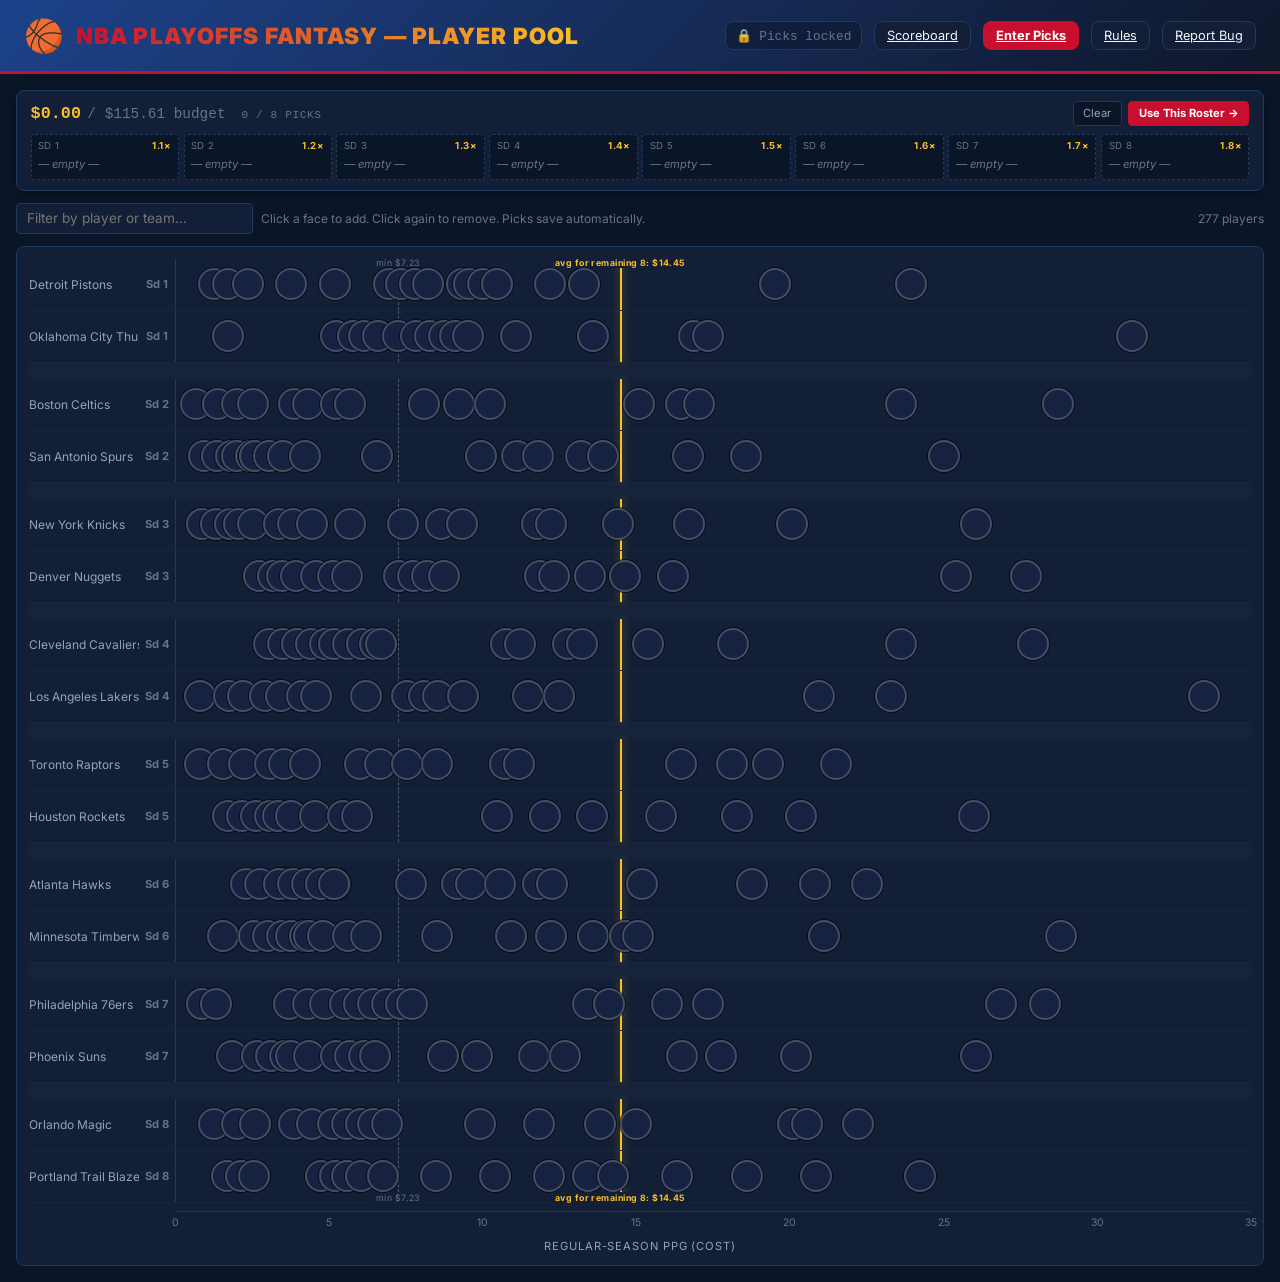
==== players.html @ 37be4f67 "Player hover border reflects 'what if' roster state - Green: clicking this player would complete a v" ====
<!DOCTYPE html>
<html lang="en">
<head>
  <meta charset="UTF-8">
  <meta name="viewport" content="width=device-width, initial-scale=1.0">
  <title>Player Pool — NBA Playoffs Fantasy</title>
  <link rel="stylesheet" href="css/style.css">
  <link rel="preconnect" href="https://fonts.googleapis.com">
  <link href="https://fonts.googleapis.com/css2?family=Inter:wght@400;600;700;900&display=swap" rel="stylesheet">
  <style>
    .players-main { max-width: 1600px; margin: 1rem auto; padding: 0 1rem; }

    .pp-roster {
      position: sticky;
      top: 0;
      z-index: 20;
      background: var(--bg-secondary);
      border: 1px solid var(--border);
      border-radius: var(--radius);
      padding: 0.6rem 0.85rem;
      margin-bottom: 0.75rem;
      box-shadow: 0 2px 12px rgba(0, 0, 0, 0.4);
    }
    .pp-roster-top {
      display: flex;
      justify-content: space-between;
      align-items: center;
      gap: 1rem;
      margin-bottom: 0.5rem;
      flex-wrap: wrap;
    }
    .pp-budget-bar {
      display: flex;
      align-items: baseline;
      gap: 0.4rem;
      font-family: ui-monospace, SFMono-Regular, monospace;
      font-variant-numeric: tabular-nums;
      font-size: 0.9rem;
    }
    .pp-budget-bar .pp-budget-val { font-weight: 700; color: var(--accent-gold); font-size: 1.05rem; }
    .pp-budget-bar .pp-budget-cap { color: var(--text-muted); }
    .pp-budget-bar.over .pp-budget-val { color: var(--over-budget); }

    /* Roster validation state — applied to .pp-roster */
    .pp-roster.state-valid   .pp-budget-val { color: var(--live-green); }
    .pp-roster.state-partial .pp-budget-val { color: var(--accent-gold); }
    .pp-roster.state-invalid .pp-budget-val { color: var(--over-budget); }

    .pp-roster.state-valid   .pp-slot.filled {
      border-color: var(--live-green);
      background: rgba(34, 197, 94, 0.08);
    }
    .pp-roster.state-valid   .pp-slot.filled .pp-slot-cost { color: var(--live-green); }

    .pp-roster.state-partial .pp-slot.filled {
      border-color: var(--accent-gold);
      background: rgba(251, 191, 36, 0.08);
    }
    .pp-roster.state-partial .pp-slot.filled .pp-slot-cost { color: var(--accent-gold); }

    .pp-roster.state-invalid .pp-slot.filled {
      border-color: var(--over-budget) !important;
      background: rgba(239, 68, 68, 0.12) !important;
    }
    .pp-roster.state-invalid .pp-slot.filled .pp-slot-cost { color: var(--over-budget) !important; }
    .pp-roster.state-invalid .pp-budget-val { color: var(--over-budget) !important; }
    .pp-roster.state-invalid .pp-roster-count { color: var(--over-budget); }
    .pp-roster-count {
      font-size: 0.7rem;
      color: var(--text-muted);
      text-transform: uppercase;
      letter-spacing: 0.05em;
    }
    .pp-roster-actions { display: flex; gap: 0.4rem; }
    .pp-roster-btn {
      background: var(--bg-primary);
      border: 1px solid var(--border);
      color: var(--text-secondary);
      border-radius: 4px;
      padding: 0.3rem 0.6rem;
      font-size: 0.7rem;
      cursor: pointer;
      font-family: inherit;
    }
    .pp-roster-btn:hover { background: var(--bg-hover); color: var(--text-primary); }
    .pp-roster-btn.primary { background: var(--accent-red); color: #fff; border-color: var(--accent-red); font-weight: 700; }
    .pp-roster-btn.primary:hover { filter: brightness(1.1); }
    .pp-roster-btn:disabled { opacity: 0.4; cursor: not-allowed; }
    .pp-dirty-note {
      margin-left: 0.5rem;
      font-size: 0.65rem;
      color: var(--accent-gold);
      text-transform: uppercase;
      letter-spacing: 0.05em;
      font-style: italic;
    }

    .pp-slots {
      display: grid;
      grid-template-columns: repeat(8, 1fr);
      gap: 0.3rem;
    }
    .pp-slot {
      background: var(--bg-primary);
      border: 1px dashed var(--border);
      border-radius: 4px;
      padding: 0.3rem 0.4rem;
      min-height: 46px;
      display: flex;
      flex-direction: column;
      gap: 0.1rem;
      font-size: 0.7rem;
      cursor: default;
      position: relative;
    }
    .pp-slot.filled {
      border-style: solid;
      border-color: var(--accent-red);
      background: rgba(200, 16, 46, 0.08);
    }
    .pp-slot-header {
      display: flex;
      justify-content: space-between;
      align-items: center;
      color: var(--text-muted);
      font-size: 0.6rem;
      text-transform: uppercase;
      letter-spacing: 0.05em;
    }
    .pp-slot-header .pp-slot-mult { color: var(--accent-gold); font-weight: 700; }
    .pp-slot-body {
      display: flex;
      align-items: center;
      gap: 0.3rem;
      min-height: 22px;
    }
    .pp-slot-face {
      width: 24px;
      height: 24px;
      border-radius: 50%;
      overflow: hidden;
      background: var(--bg-secondary);
      flex-shrink: 0;
    }
    .pp-slot-face img { width: 100%; height: 100%; object-fit: cover; }
    .pp-slot-name {
      flex: 1;
      font-weight: 600;
      color: var(--text-primary);
      white-space: nowrap;
      overflow: hidden;
      text-overflow: ellipsis;
    }
    .pp-slot-cost { color: var(--accent-gold); font-variant-numeric: tabular-nums; font-size: 0.7rem; font-weight: 700; }
    .pp-slot-empty { color: var(--text-muted); font-style: italic; font-size: 0.7rem; }
    .pp-slot-clear {
      position: absolute;
      top: 2px;
      right: 4px;
      background: none;
      border: none;
      color: var(--text-muted);
      cursor: pointer;
      font-size: 0.8rem;
      line-height: 1;
      padding: 0 0.2rem;
    }
    .pp-slot-clear:hover { color: var(--over-budget); }

    /* Dot selected indicator */
    .pp-dot.selected {
      border-color: var(--accent-gold) !important;
      box-shadow: 0 0 0 2px var(--accent-gold), 0 0 8px rgba(251, 191, 36, 0.5) !important;
    }
    .pp-dot.selected::after {
      content: '✓';
      position: absolute;
      bottom: -6px;
      right: -6px;
      background: var(--accent-gold);
      color: #000;
      font-size: 0.6rem;
      font-weight: 900;
      width: 14px;
      height: 14px;
      border-radius: 50%;
      display: flex;
      align-items: center;
      justify-content: center;
      border: 1px solid var(--bg-secondary);
    }
    .pp-controls {
      display: flex;
      gap: 0.5rem;
      align-items: center;
      flex-wrap: wrap;
      margin-bottom: 0.75rem;
      font-size: 0.85rem;
    }
    .pp-controls input {
      background: var(--bg-secondary);
      color: var(--text-primary);
      border: 1px solid var(--border);
      border-radius: 4px;
      padding: 0.4rem 0.6rem;
      font-family: inherit;
      font-size: 0.85rem;
      min-width: 180px;
    }
    .pp-legend { color: var(--text-muted); font-size: 0.75rem; }

    .pp-chart {
      background: var(--bg-secondary);
      border: 1px solid var(--border);
      border-radius: var(--radius);
      padding: 0.75rem;
      position: relative;
      overflow-x: auto;
    }
    .pp-inner {
      position: relative;
      min-width: 1100px;
    }

    .pp-row {
      display: grid;
      grid-template-columns: 110px 36px 1fr;
      align-items: center;
      height: 52px;
      border-bottom: 1px solid rgba(255, 255, 255, 0.03);
      position: relative;
    }
    .pp-row.gap { height: 16px; border-bottom: none; background: rgba(255,255,255,0.015); }
    .pp-row-team {
      display: flex;
      align-items: center;
      gap: 0.4rem;
      padding-right: 0.5rem;
      color: var(--text-secondary);
      font-size: 0.75rem;
      white-space: nowrap;
      overflow: hidden;
      text-overflow: ellipsis;
    }
    .pp-row-logo {
      width: 28px;
      height: 28px;
      object-fit: contain;
      flex-shrink: 0;
    }
    .pp-row-seed {
      text-align: center;
      color: var(--text-muted);
      font-size: 0.7rem;
      font-weight: 700;
    }
    .pp-row-plot {
      position: relative;
      height: 100%;
      border-left: 1px solid var(--border);
    }
    .pp-section-label {
      position: absolute;
      left: 0.5rem;
      top: 0.1rem;
      font-size: 0.55rem;
      letter-spacing: 0.15em;
      color: var(--accent-gold);
      text-transform: uppercase;
      font-weight: 700;
      background: var(--bg-secondary);
      padding: 0 0.4rem;
      z-index: 2;
    }

    .pp-axis {
      display: grid;
      grid-template-columns: 110px 36px 1fr;
      margin-top: 0.5rem;
      color: var(--text-muted);
      font-size: 0.65rem;
    }
    .pp-axis-plot {
      position: relative;
      height: 24px;
      border-top: 1px solid var(--border);
    }
    .pp-tick {
      position: absolute;
      transform: translateX(-50%);
      top: 4px;
      color: var(--text-muted);
    }
    .pp-axis-label {
      text-align: center;
      margin-top: 0.25rem;
      font-size: 0.7rem;
      color: var(--text-secondary);
      text-transform: uppercase;
      letter-spacing: 0.08em;
    }

    .pp-dot {
      position: absolute;
      top: 50%;
      transform: translate(-50%, -50%);
      width: 32px;
      height: 32px;
      border-radius: 50%;
      overflow: hidden;
      background: var(--bg-row);
      border: 2px solid rgba(255, 255, 255, 0.2);
      box-shadow: 0 0 0 1px rgba(0, 0, 0, 0.6);
      cursor: pointer;
      transition: transform 0.12s, border-color 0.12s, box-shadow 0.12s;
      z-index: 1;
      pointer-events: none;  /* hover driven by row-level JS */
    }
    .pp-dot.hovered {
      transform: translate(-50%, -50%) scale(1.9);
      border-color: var(--accent-red);
      box-shadow: 0 4px 16px rgba(0, 0, 0, 0.7);
      z-index: 50;
    }
    .pp-row-plot.has-hover .pp-dot:not(.hovered) { opacity: 0.55; }
    .pp-row-plot { cursor: pointer; }
    .pp-dot.dim { opacity: 0.18; filter: grayscale(100%); }
    .pp-dot img { width: 100%; height: 100%; object-fit: cover; display: block; }
    .pp-dot-fallback {
      width: 100%; height: 100%;
      display: flex;
      align-items: center;
      justify-content: center;
      font-size: 0.65rem;
      color: var(--text-secondary);
      font-weight: 700;
      background: var(--bg-hover);
    }

    .pp-floor-line {
      position: absolute;
      top: 0;
      bottom: 0;
      width: 0;
      border-left: 1px dashed rgba(255, 255, 255, 0.25);
      z-index: 0;
      pointer-events: none;
    }
    .pp-floor-label {
      position: absolute;
      transform: translateX(-50%);
      font-size: 0.55rem;
      color: var(--text-muted);
      letter-spacing: 0.05em;
      background: var(--bg-secondary);
      padding: 0 0.3rem;
      white-space: nowrap;
      z-index: 1;
      pointer-events: none;
    }
    .pp-floor-label-top { top: -0.1rem; }
    .pp-floor-label-bot { bottom: -0.1rem; }
    .pp-target-line {
      position: absolute;
      top: 0;
      bottom: 0;
      width: 0;
      border-left: 2px solid var(--accent-gold);
      z-index: 0;
      pointer-events: none;
      box-shadow: 0 0 8px rgba(251, 191, 36, 0.55);
      animation: ppTargetPulse 1.5s ease-in-out infinite;
      display: none;
    }
    @keyframes ppTargetPulse {
      0%, 100% { opacity: 1; box-shadow: 0 0 6px rgba(251, 191, 36, 0.45); }
      50%      { opacity: 0.55; box-shadow: 0 0 14px rgba(251, 191, 36, 0.85); }
    }
    .pp-target-label {
      position: absolute;
      transform: translateX(-50%);
      font-size: 0.55rem;
      color: var(--accent-gold);
      letter-spacing: 0.05em;
      background: var(--bg-secondary);
      padding: 0 0.3rem;
      white-space: nowrap;
      z-index: 3;
      pointer-events: none;
      font-weight: 700;
      display: none;
    }
    .pp-target-label-top { top: -0.1rem; }
    .pp-target-label-bot { bottom: -0.1rem; }

    .pp-tooltip {
      position: fixed;
      z-index: 1000;
      background: var(--bg-secondary);
      border: 1px solid var(--border);
      border-radius: var(--radius);
      padding: 0.6rem 0.75rem;
      box-shadow: 0 8px 24px rgba(0,0,0,0.6);
      pointer-events: none;
      opacity: 0;
      transition: opacity 0.1s;
      min-width: 180px;
      font-size: 0.78rem;
    }
    .pp-tooltip.visible { opacity: 1; }
    .pp-tooltip.state-valid   { border-color: var(--live-green); box-shadow: 0 8px 24px rgba(34,197,94,0.25); }
    .pp-tooltip.state-partial { border-color: var(--accent-gold); box-shadow: 0 8px 24px rgba(251,191,36,0.2); }
    .pp-tooltip.state-invalid { border-color: var(--over-budget); box-shadow: 0 8px 24px rgba(239,68,68,0.3); }
    .pp-tip-name { font-weight: 700; font-size: 0.9rem; color: var(--text-primary); }
    .pp-tip-team { color: var(--text-muted); font-size: 0.72rem; margin-bottom: 0.3rem; }
    .pp-tip-stat { display: flex; justify-content: space-between; padding: 0.1rem 0; }
    .pp-tip-label { color: var(--text-muted); }
    .pp-tip-value { color: var(--accent-red); font-weight: 700; font-variant-numeric: tabular-nums; }
    .pp-tip-badge {
      display: inline-block;
      font-size: 0.6rem; font-weight: 700;
      padding: 0.1rem 0.35rem;
      border-radius: 3px;
      background: var(--accent-gold); color: #000;
      margin-left: 0.3rem;
    }
    .pp-tip-override {
      margin-top: 0.5rem;
      padding-top: 0.5rem;
      border-top: 1px solid var(--border);
      font-size: 0.7rem;
      color: var(--accent-gold);
      line-height: 1.35;
      font-style: italic;
    }
  </style>
</head>
<body>
  <header>
    <div class="header-content">
      <a class="logo" href="index.html" style="text-decoration:none;color:inherit">
        <span class="logo-icon">🏀</span>
        <h1>NBA Playoffs Fantasy — Player Pool</h1>
      </a>
      <div class="controls">
        <span id="countdown" class="countdown" title="Time until picks lock"></span>
        <a class="view-toggle" href="index.html">Scoreboard</a>
        <a class="view-toggle active primary" id="nav-enter-picks" href="players.html">Enter Picks</a>
        <a class="view-toggle" href="rules.html">Rules</a>
        <a class="view-toggle" href="index.html#bug">Report Bug</a>
      </div>
    </div>
  </header>

  <main class="players-main">
    <!-- Sticky roster-builder bar -->
    <div class="pp-roster" id="pp-roster">
      <div class="pp-roster-top">
        <div class="pp-budget-bar" id="pp-budget-bar">
          <span class="pp-budget-val" id="pp-spent">$0.00</span>
          <span class="pp-budget-cap">/ <span id="pp-cap">$115.61</span> budget</span>
          <span class="pp-roster-count" id="pp-roster-count" style="margin-left:.6rem">0 / 8 picks</span>
          <span class="pp-dirty-note" id="pp-dirty-note" style="display:none">· unsaved changes</span>
        </div>
        <div class="pp-roster-actions">
          <button class="pp-roster-btn" id="pp-clear-roster">Clear</button>
          <button class="pp-roster-btn primary" id="pp-use-roster">Use This Roster →</button>
        </div>
      </div>
      <div class="pp-slots" id="pp-slots"></div>
    </div>

    <div class="pp-controls">
      <input id="pp-search" type="search" placeholder="Filter by player or team…">
      <span class="pp-legend">Click a face to add. Click again to remove. Picks save automatically.</span>
      <span id="pp-count" class="pp-legend" style="margin-left:auto"></span>
    </div>

    <div class="pp-chart">
      <div class="pp-inner" id="pp-inner">Loading…</div>
    </div>
  </main>

  <div id="pp-tooltip" class="pp-tooltip"></div>

  <script src="js/countdown.js?v=1"></script>
  <script>
  (async function() {
    // Conference assignment — ESPN doesn't give us conference on budget.json,
    // so we hard-code for the 16 NBA teams. Add any new team here.
    const EAST_TEAMS = new Set([
      'Atlanta Hawks', 'Boston Celtics', 'Brooklyn Nets', 'Charlotte Hornets',
      'Chicago Bulls', 'Cleveland Cavaliers', 'Detroit Pistons', 'Indiana Pacers',
      'Miami Heat', 'Milwaukee Bucks', 'New York Knicks', 'Orlando Magic',
      'Philadelphia 76ers', 'Toronto Raptors', 'Washington Wizards'
    ]);

    const [budget, headshots, teamLogos] = await Promise.all([
      fetch('data/budget.json?t=' + Date.now()).then(r => r.json()),
      fetch('data/headshots.json?t=' + Date.now()).then(r => r.json()).catch(() => ({})),
      fetch('data/team_logos.json?t=' + Date.now()).then(r => r.json()).catch(() => ({})),
    ]);

    const players = budget.players || [];
    const maxPPG = Math.max(...players.map(p => p.cost || 0), 35);
    // Round up to nearest 5
    const xMax = Math.ceil(maxPPG / 5) * 5;
    // Budget floor (minimum cost per pick): budget / 16
    const floor = (budget.league_ppg || 115.61) / 16;
    const floorPct = (floor / xMax) * 100;

    // Group players: conference → seed → [players]
    const bucket = {East: {}, West: {}};
    for (const p of players) {
      const conf = EAST_TEAMS.has(p.team) ? 'East' : 'West';
      if (!bucket[conf][p.seed]) bucket[conf][p.seed] = {team: p.team, players: []};
      // In case two teams share a seed slot in our data (shouldn't happen post-play-in)
      if (bucket[conf][p.seed].team !== p.team) {
        // Keep the first seen; future work if multi-team-per-seed
      }
      bucket[conf][p.seed].players.push(p);
    }

    function row(conf, seed, info, isFirstOfConf, isFirstRow, isLastRow) {
      const logoUrl = teamLogos[info.team] || '';
      const label = isFirstOfConf ? `<div class="pp-section-label">${conf}</div>` : '';
      // Floor + target labels render on both first and last rows so the
      // markers are visible from the top and bottom of the chart.
      const floorLabelTop = isFirstRow
        ? `<div class="pp-floor-label pp-floor-label-top" style="left:${floorPct}%">min $${floor.toFixed(2)}</div>`
        : '';
      const floorLabelBot = isLastRow
        ? `<div class="pp-floor-label pp-floor-label-bot" style="left:${floorPct}%">min $${floor.toFixed(2)}</div>`
        : '';
      const floorLine = `<div class="pp-floor-line" style="left:${floorPct}%"></div>`;
      const targetLine = `<div class="pp-target-line" data-target></div>`;
      const targetLabelTop = isFirstRow
        ? `<div class="pp-target-label pp-target-label-top" data-target-label></div>`
        : '';
      const targetLabelBot = isLastRow
        ? `<div class="pp-target-label pp-target-label-bot" data-target-label></div>`
        : '';
      let html = `<div class="pp-row" data-conf="${conf}" data-seed="${seed}" data-team="${info.team}">`;
      html += `<div class="pp-row-team">${logoUrl ? `<img class="pp-row-logo" src="${logoUrl}" onerror="this.style.display='none'">` : ''}<span>${info.team.replace(/\\bGolden State\\b/, 'GS').replace(/\\bOklahoma City\\b/, 'OKC').replace(/\\bLos Angeles\\b/, 'LA').replace(/\\bSan Antonio\\b/, 'SA').replace(/\\bNew Orleans\\b/, 'NO').replace(/\\bNew York\\b/, 'NY')}</span></div>`;
      html += `<div class="pp-row-seed">Sd ${seed}</div>`;
      html += `<div class="pp-row-plot">${label}${floorLine}${floorLabelTop}${floorLabelBot}${targetLine}${targetLabelTop}${targetLabelBot}`;

      // Sort by PPG ascending. Detect clusters (players within CLUSTER_GAP of
      // each other) and stagger their *displayed* X position symmetrically
      // around the cluster centroid so faces don't overlap. True PPG is
      // preserved for tooltip + hover-value.
      const sorted = info.players.slice().sort((a, b) => a.cost - b.cost);
      const CLUSTER_GAP = xMax * 0.012;  // min PPG gap to treat dots as separated
      const STAGGER = xMax * 0.013;      // spread between staggered cluster members

      let clusterStart = 0;
      function applyStagger(lo, hi) {
        const n = hi - lo + 1;
        if (n <= 1) { sorted[lo]._displayPPG = sorted[lo].cost; return; }
        const centroid = sorted.slice(lo, hi + 1).reduce((a, p) => a + p.cost, 0) / n;
        for (let i = lo; i <= hi; i++) {
          const offset = (i - lo - (n - 1) / 2) * STAGGER;
          sorted[i]._displayPPG = Math.max(0, Math.min(xMax, centroid + offset));
        }
      }
      for (let i = 0; i < sorted.length; i++) {
        if (i > 0 && sorted[i].cost - sorted[i - 1].cost > CLUSTER_GAP) {
          applyStagger(clusterStart, i - 1);
          clusterStart = i;
        }
      }
      if (sorted.length) applyStagger(clusterStart, sorted.length - 1);

      for (const p of sorted) {
        const xPct = Math.min(100, (p._displayPPG / xMax) * 100);
        const hs = headshots[p.player_id] || '';
        const initials = p.name.split(' ').filter(Boolean).slice(0,2).map(w => w[0]).join('');
        const face = hs
          ? `<img src="${hs}" onerror="this.style.display='none';this.parentNode.classList.add('no-hs')">`
          : `<span class="pp-dot-fallback">${initials}</span>`;
        html += `<div class="pp-dot" style="left:${xPct}%" data-slug="${p.player_id}" data-name="${p.name.replace(/"/g,'&quot;')}" data-team="${p.team}" data-seed="${seed}" data-conf="${conf}" data-ppg="${p.cost}" data-overridden="${p.cost_overridden ? '1' : ''}">${face}</div>`;
      }
      html += `</div></div>`;
      return html;
    }

    // First gather rows so we know which is last, then render
    const rowList = [];
    for (let s = 1; s <= 8; s++) {
      for (const conf of ['East', 'West']) {
        const info = bucket[conf][s];
        if (info) rowList.push({ conf, s, info });
      }
    }

    let html = '';
    let renderedSeed = 0;
    for (let i = 0; i < rowList.length; i++) {
      const { conf, s, info } = rowList[i];
      if (renderedSeed && s !== renderedSeed) html += `<div class="pp-row gap"></div>`;
      html += row(conf, s, info, false, i === 0, i === rowList.length - 1);
      renderedSeed = s;
    }

    // X-axis
    html += `<div class="pp-axis"><div></div><div></div><div class="pp-axis-plot">`;
    for (let x = 0; x <= xMax; x += 5) {
      const pct = (x / xMax) * 100;
      html += `<div class="pp-tick" style="left:${pct}%">${x}</div>`;
    }
    html += `</div></div>`;
    html += `<div class="pp-axis-label">Regular-season PPG (cost)</div>`;

    document.getElementById('pp-inner').innerHTML = html;
    document.getElementById('pp-count').textContent = `${players.length} players`;

    // ---------- Roster selection (tentative, shared with picks UI via localStorage) ----------
    const BUDGET = budget.league_ppg || 115.61;
    const FLOOR = BUDGET / 16;
    const STORE_KEY = 'nbaFantasyPicks';

    document.getElementById('pp-cap').textContent = `$${BUDGET.toFixed(2)}`;

    // Quick lookup by slug
    const bySlug = {};
    for (const p of players) bySlug[p.player_id] = p;

    function effCost(c) { return Math.max(c, FLOOR); }

    function loadState() {
      try { return JSON.parse(localStorage.getItem(STORE_KEY) || '{}'); }
      catch(e) { return {}; }
    }
    function saveState(st) {
      localStorage.setItem(STORE_KEY, JSON.stringify(st));
    }

    // `selected` = the tentative (in-memory) roster you build on this page.
    // Only committed via the "Use This Roster" button, which writes to the
    // localStorage key Enter Picks reads from.
    let selected = {};
    // Initialize from the most-recently-committed roster so users can tweak.
    const committedInitial = (loadState().picks) || {};
    for (const k in committedInitial) selected[k] = committedInitial[k];

    function committedPicksSnapshot() {
      return JSON.stringify((loadState().picks) || {});
    }
    function isDirty() {
      return JSON.stringify(selected) !== committedPicksSnapshot();
    }

    function commit() {
      const st = loadState();
      st.picks = selected;
      saveState(st);
      renderRoster();  // refreshes dirty indicator
    }

    function renderRoster() {
      const slotsEl = document.getElementById('pp-slots');
      let slotsHtml = '';
      let spent = 0;
      let filled = 0;
      for (let s = 1; s <= 8; s++) {
        const slug = selected[s];
        const p = slug ? bySlug[slug] : null;
        const mult = (1 + s/10).toFixed(1) + '×';
        if (p) {
          const cost = effCost(p.cost);
          spent += cost;
          filled++;
          const hs = headshots[p.player_id] || '';
          slotsHtml += `<div class="pp-slot filled" data-seed="${s}">
            <button class="pp-slot-clear" title="Remove" data-clear="${s}">×</button>
            <div class="pp-slot-header"><span>Sd ${s}</span><span class="pp-slot-mult">${mult}</span></div>
            <div class="pp-slot-body">
              ${hs ? `<span class="pp-slot-face"><img src="${hs}"></span>` : ''}
              <span class="pp-slot-name" title="${p.name} · ${p.team}">${p.name}</span>
              <span class="pp-slot-cost">$${cost.toFixed(2)}</span>
            </div>
          </div>`;
        } else {
          slotsHtml += `<div class="pp-slot" data-seed="${s}">
            <div class="pp-slot-header"><span>Sd ${s}</span><span class="pp-slot-mult">${mult}</span></div>
            <div class="pp-slot-body"><span class="pp-slot-empty">— empty —</span></div>
          </div>`;
        }
      }
      slotsEl.innerHTML = slotsHtml;

      // "Effectively over": even if current spend is under budget, if the
      // minimum possible spend for the remaining slots (each counted at the
      // FLOOR) already blows past budget, the roster can't legally complete.
      const remaining = 8 - filled;
      const minPossible = spent + remaining * FLOOR;
      const over = minPossible > BUDGET + 1e-9;
      const overBy = over ? minPossible - BUDGET : 0;

      const bar = document.getElementById('pp-budget-bar');
      bar.classList.toggle('over', over);
      document.getElementById('pp-spent').textContent = `$${spent.toFixed(2)}`;
      let countText = `${filled} / 8 picks`;
      if (over) {
        const suffix = (remaining > 0 && spent <= BUDGET + 1e-9) ? ' (incl. min for remaining)' : '';
        countText += ` · over by $${overBy.toFixed(2)}${suffix}`;
      }
      document.getElementById('pp-roster-count').textContent = countText;

      // Overall roster validation state — drives green/yellow/red theming
      // of the slots + total.
      const roster = document.getElementById('pp-roster');
      roster.classList.remove('state-valid', 'state-partial', 'state-invalid');
      if (over) roster.classList.add('state-invalid');
      else if (filled === 8) roster.classList.add('state-valid');
      else roster.classList.add('state-partial');

      // Dirty indicator
      const dirty = isDirty();
      document.getElementById('pp-dirty-note').style.display = dirty ? '' : 'none';

      // Target-average line: at what PPG must each remaining pick land to
      // stay under budget? (budget − spent) / remaining_slots.
      // Hidden when roster is full or already-invalid.
      const showTarget = remaining > 0 && !over;
      let targetPPG = null;
      if (showTarget) {
        targetPPG = (BUDGET - spent) / remaining;
      }
      document.querySelectorAll('.pp-target-line').forEach(line => {
        if (showTarget && targetPPG >= 0 && targetPPG <= xMax) {
          const pct = (targetPPG / xMax) * 100;
          line.style.left = pct + '%';
          line.style.display = 'block';
        } else {
          line.style.display = 'none';
        }
      });
      document.querySelectorAll('[data-target-label]').forEach(lbl => {
        if (showTarget && targetPPG >= 0 && targetPPG <= xMax) {
          const pct = (targetPPG / xMax) * 100;
          lbl.style.left = pct + '%';
          lbl.style.display = 'block';
          lbl.textContent = `avg for remaining ${remaining}: $${targetPPG.toFixed(2)}`;
        } else {
          lbl.style.display = 'none';
        }
      });
      // "Use This Roster" is always enabled — incomplete/over-budget rosters
      // still transfer to the Enter Picks modal where the user can fix them.

      // Wire clear buttons
      slotsEl.querySelectorAll('[data-clear]').forEach(b => {
        b.addEventListener('click', e => {
          e.stopPropagation();
          const s = parseInt(b.dataset.clear);
          delete selected[s];
          renderRoster();
          refreshDotSelection();
        });
      });

      // Clicking a slot scrolls to that seed row (nice affordance)
      slotsEl.querySelectorAll('.pp-slot').forEach(el => {
        el.addEventListener('click', () => {
          const s = el.dataset.seed;
          const slug = selected[s];
          const target = slug
            ? document.querySelector(`.pp-dot[data-slug="${slug}"]`)
            : document.querySelector(`.pp-row[data-seed="${s}"]`);
          target?.scrollIntoView({behavior: 'smooth', block: 'center'});
        });
      });
    }

    function refreshDotSelection() {
      document.querySelectorAll('.pp-dot').forEach(d => {
        const isSelected = Object.values(selected).includes(d.dataset.slug);
        d.classList.toggle('selected', isSelected);
      });
    }

    function toggleSelectionFromDot(dotEl) {
      const slug = dotEl.dataset.slug;
      const seed = parseInt(dotEl.dataset.seed);
      // If this slug is already selected anywhere, deselect.
      const existingSeed = Object.keys(selected).find(k => selected[k] === slug);
      if (existingSeed) {
        delete selected[existingSeed];
      } else {
        selected[seed] = slug;
      }
      renderRoster();
      refreshDotSelection();
    }

    document.getElementById('pp-clear-roster').addEventListener('click', () => {
      if (!confirm('Clear all 8 picks? (This only resets the in-progress roster; your committed picks are unchanged until you press Use This Roster.)')) return;
      selected = {};
      renderRoster();
      refreshDotSelection();
    });

    document.getElementById('pp-use-roster').addEventListener('click', () => {
      commit();
      // Navigate to Enter Picks so the user can add their name + tiebreaker + submit
      location.href = 'index.html#picks';
    });

    // Initial render + hook up dot clicks via row-level listener so it works
    // even when pointer-events is none on dots.
    renderRoster();
    refreshDotSelection();

    // Tooltip + nearest-dot hover detection per row.
    // Rather than relying on CSS :hover (which only fires over a dot's box),
    // we listen on the plot area for mousemove and highlight the dot whose
    // X-position is closest to the cursor. That way clusters remain fully
    // browsable — any lateral nudge picks up the adjacent player.
    const tip = document.getElementById('pp-tooltip');

    // Compute the roster state as if the user clicked this player right now
    // (toggle: add if not selected, remove if already selected anywhere).
    function whatIfState(slug, seed) {
      const whatIf = Object.assign({}, selected);
      const existingSeed = Object.keys(whatIf).find(k => whatIf[k] === slug);
      if (existingSeed) delete whatIf[existingSeed];
      else whatIf[seed] = slug;
      let spent = 0, filled = 0;
      for (let s = 1; s <= 8; s++) {
        const sl = whatIf[s];
        if (!sl) continue;
        const p = bySlug[sl];
        if (!p) continue;
        spent += effCost(p.cost);
        filled++;
      }
      const remaining = 8 - filled;
      const minPossible = spent + remaining * FLOOR;
      if (minPossible > BUDGET + 1e-9) return 'invalid';
      if (filled === 8) return 'valid';
      return 'partial';
    }

    function showTooltipFor(el) {
      const d = el.dataset;
      const overBadge = d.overridden === '1' ? '<span class="pp-tip-badge">ADJ</span>' : '';
      const overNote = d.overridden === '1'
        ? `<div class="pp-tip-override">${d.name}'s cost has been manually adjusted from his season PPG to better reflect his expected playoff output. See Rules → Budget for details.</div>`
        : '';
      tip.innerHTML = `
        <div class="pp-tip-name">${d.name}${overBadge}</div>
        <div class="pp-tip-team">${d.team} · ${d.conf} ${d.seed}-seed</div>
        <div class="pp-tip-stat"><span class="pp-tip-label">PPG (cost)</span><span class="pp-tip-value">${Number(d.ppg).toFixed(1)}</span></div>
        <div class="pp-tip-stat"><span class="pp-tip-label">Seed multiplier</span><span class="pp-tip-value">${(1 + parseInt(d.seed)/10).toFixed(1)}×</span></div>
        ${overNote}
      `;
      // Border color reflects what clicking would do to the roster
      const state = whatIfState(d.slug, parseInt(d.seed));
      tip.classList.remove('state-valid', 'state-partial', 'state-invalid');
      tip.classList.add('state-' + state);
      const rect = el.getBoundingClientRect();
      tip.classList.add('visible');
      const tr = tip.getBoundingClientRect();
      let left = rect.left + rect.width/2 - tr.width/2;
      let top  = rect.top - tr.height - 8;
      if (left < 6) left = 6;
      if (left + tr.width > window.innerWidth - 6) left = window.innerWidth - tr.width - 6;
      if (top < 6) top = rect.bottom + 8;
      tip.style.left = left + 'px';
      tip.style.top  = top + 'px';
    }

    function hideTooltip() { tip.classList.remove('visible'); }

    document.querySelectorAll('.pp-row-plot').forEach(plot => {
      const dots = Array.from(plot.querySelectorAll('.pp-dot'));
      if (!dots.length) return;
      let active = null;

      plot.addEventListener('mousemove', e => {
        const rect = plot.getBoundingClientRect();
        const mouseX = e.clientX - rect.left;
        // Find the dot whose center X is closest to the cursor
        let best = null, bestDist = Infinity;
        for (const d of dots) {
          const dRect = d.getBoundingClientRect();
          const centerX = dRect.left + dRect.width / 2 - rect.left;
          const dist = Math.abs(centerX - mouseX);
          if (dist < bestDist) { bestDist = dist; best = d; }
        }
        if (best && best !== active) {
          if (active) active.classList.remove('hovered');
          best.classList.add('hovered');
          active = best;
          plot.classList.add('has-hover');
          showTooltipFor(best);
        }
      });

      plot.addEventListener('mouseleave', () => {
        if (active) { active.classList.remove('hovered'); active = null; }
        plot.classList.remove('has-hover');
        hideTooltip();
      });

      // Click = toggle selection on currently-nearest dot
      plot.addEventListener('click', e => {
        if (active) toggleSelectionFromDot(active);
      });
    });

    // Filter
    const input = document.getElementById('pp-search');
    input.addEventListener('input', () => {
      const q = input.value.trim().toLowerCase();
      document.querySelectorAll('.pp-dot').forEach(el => {
        if (!q) { el.classList.remove('dim'); return; }
        const match = el.dataset.name.toLowerCase().includes(q) || el.dataset.team.toLowerCase().includes(q);
        el.classList.toggle('dim', !match);
      });
    });
  })();
  </script>
</body>
</html>
---- css/style.css ----
/* === Reset & Base === */
*, *::before, *::after { box-sizing: border-box; margin: 0; padding: 0; }

:root {
  --bg-primary: #0a1628;
  --bg-secondary: #121f36;
  --bg-row: #162240;
  --bg-row-alt: #1a2a4a;
  --bg-hover: #1e3460;
  --accent-red: #c8102e;       /* NBA red */
  --accent-blue: #1d428a;      /* NBA blue */
  --accent-gold: #fbbf24;
  --text-primary: #f1f5f9;
  --text-secondary: #94a3b8;
  --text-muted: #64748b;
  --border: #1e3a5f;
  --eliminated: #475569;
  --live-green: #22c55e;
  --over-budget: #ef4444;
  --radius: 8px;
}

body {
  font-family: 'Inter', system-ui, -apple-system, sans-serif;
  background: var(--bg-primary);
  color: var(--text-primary);
  min-height: 100vh;
}

/* === Header === */
header {
  background: linear-gradient(135deg, var(--accent-blue) 0%, #0f172a 100%);
  border-bottom: 3px solid var(--accent-red);
  padding: 1rem 1.5rem;
  position: sticky;
  top: 0;
  z-index: 100;
}

.header-content {
  max-width: 1600px;
  margin: 0 auto;
  display: flex;
  justify-content: space-between;
  align-items: center;
  flex-wrap: wrap;
  gap: 0.75rem;
}

.logo { display: flex; align-items: center; gap: 0.75rem; }
.logo-icon { font-size: 2rem; }

h1 {
  font-size: 1.4rem;
  font-weight: 900;
  text-transform: uppercase;
  letter-spacing: 0.05em;
  background: linear-gradient(90deg, var(--accent-red), var(--accent-gold));
  -webkit-background-clip: text;
  -webkit-text-fill-color: transparent;
  background-clip: text;
}

.view-toggle {
  background: var(--bg-secondary);
  color: var(--text-primary);
  border: 1px solid var(--border);
  border-radius: var(--radius);
  padding: 0.4rem 0.75rem;
  font-size: 0.8rem;
  cursor: pointer;
  font-family: inherit;
  transition: background 0.15s;
}
.view-toggle:hover { background: var(--bg-hover); }
.view-toggle.active { background: var(--bg-hover); border-color: var(--accent-red); color: #fff; }
.view-toggle.primary { background: var(--accent-red); border-color: var(--accent-red); color: #fff; font-weight: 700; }
.view-toggle.primary:hover { filter: brightness(1.1); }

.controls { display: flex; align-items: center; gap: 0.75rem; flex-wrap: wrap; }

#year-select {
  background: var(--bg-secondary);
  color: var(--text-primary);
  border: 1px solid var(--border);
  border-radius: var(--radius);
  padding: 0.4rem 0.75rem;
  font-size: 0.9rem;
  cursor: pointer;
}

.countdown {
  font-size: 0.8rem;
  font-family: ui-monospace, SFMono-Regular, monospace;
  color: var(--accent-gold);
  background: rgba(0,0,0,0.25);
  border: 1px solid var(--border);
  border-radius: var(--radius);
  padding: 0.35rem 0.6rem;
  white-space: nowrap;
  font-variant-numeric: tabular-nums;
}
.countdown.urgent { color: var(--accent-red); border-color: var(--accent-red); animation: pulse 1.5s infinite; }
.countdown.locked { color: var(--text-muted); }

.update-indicator { font-size: 0.8rem; color: var(--text-muted); white-space: nowrap; }
.update-indicator.live { color: var(--live-green); }
.update-indicator.live::before {
  content: ''; display: inline-block; width: 8px; height: 8px;
  background: var(--live-green); border-radius: 50%; margin-right: 6px;
  animation: pulse 2s infinite;
}
@keyframes pulse { 0%,100% { opacity: 1; } 50% { opacity: 0.3; } }

main { max-width: 1600px; margin: 1.5rem auto; padding: 0 1rem; }

/* === Scoreboard === */
#scoreboard-container {
  overflow-x: auto;
  border-radius: var(--radius);
  border: 1px solid var(--border);
}

#scoreboard {
  width: 100%;
  border-collapse: collapse;
  font-size: 0.85rem;
}

#scoreboard thead th {
  background: var(--bg-secondary);
  color: var(--text-secondary);
  font-weight: 700;
  text-transform: uppercase;
  font-size: 0.7rem;
  letter-spacing: 0.08em;
  padding: 0.75rem 0.5rem;
  text-align: center;
  border-bottom: 2px solid var(--accent-red);
  white-space: nowrap;
}
#scoreboard thead th.col-name { text-align: left; }
#scoreboard thead th.col-rank { width: 4.5rem; white-space: nowrap; }
#scoreboard tbody td.col-rank { white-space: nowrap; }
#scoreboard thead th.col-total { width: 4rem; }
#scoreboard thead th.col-diff { width: 3.5rem; }
#scoreboard thead th.col-remaining { width: 3rem; }
#scoreboard thead th.col-ppgrem { width: 4rem; }

/* Synthetic collapsible card (Best Possible Roster) above the main table */
#synthetic-container { margin-bottom: 0.75rem; }
.synthetic-card {
  background: rgba(251, 191, 36, 0.05);
  border: 1px solid rgba(251, 191, 36, 0.35);
  border-radius: var(--radius);
  overflow: hidden;
}
.synthetic-card summary {
  cursor: pointer;
  list-style: none;
  padding: 0.55rem 0.9rem;
  display: flex;
  justify-content: space-between;
  align-items: center;
  user-select: none;
}
.synthetic-card summary::-webkit-details-marker { display: none; }
.synthetic-card summary::before {
  content: '▸';
  color: var(--accent-gold);
  margin-right: 0.5rem;
  transition: transform 0.15s;
}
.synthetic-card[open] summary::before { transform: rotate(90deg); display: inline-block; }
.synth-title { font-weight: 700; color: var(--accent-gold); font-size: 0.9rem; flex: 1; }
.synth-total { color: var(--accent-gold); font-weight: 700; font-size: 0.95rem; font-variant-numeric: tabular-nums; }
.synth-body {
  padding: 0;
  overflow-x: auto;
  border-top: 1px solid rgba(251, 191, 36, 0.2);
}
/* Reuse the main scoreboard styling for a single synthetic row */
.synth-scoreboard {
  width: 100%;
  border-collapse: collapse;
  font-size: 0.85rem;
}
.synth-scoreboard tbody tr {
  background: var(--bg-row);
}
.synth-scoreboard tbody td {
  padding: 0.4rem 0.4rem;
  text-align: center;
  border-bottom: 1px solid var(--border);
  vertical-align: middle;
}
.synth-scoreboard td.col-rank {
  font-size: 1rem;
  color: var(--accent-gold);
  width: 4.5rem;
  white-space: nowrap;
}
.synth-scoreboard td.col-name {
  text-align: left;
  font-weight: 700;
  color: var(--accent-gold);
  max-width: 11rem;
}
.synth-scoreboard td.col-total {
  font-weight: 700;
  font-size: 1rem;
  color: var(--accent-gold);
  width: 4rem;
}
.synth-scoreboard td.col-diff,
.synth-scoreboard td.col-remaining,
.synth-scoreboard td.col-ppgrem {
  color: var(--text-muted);
}

td.col-diff { font-weight: 600; font-variant-numeric: tabular-nums; }
td.col-diff.pos { color: var(--live-green); }
td.col-diff.neg { color: var(--over-budget); }
td.col-ppgrem { color: var(--text-secondary); font-variant-numeric: tabular-nums; }

#scoreboard tbody tr {
  background: var(--bg-row);
  cursor: pointer;
  transition: background 0.15s;
}
#scoreboard tbody tr:nth-child(even) { background: var(--bg-row-alt); }
#scoreboard tbody tr:hover { background: var(--bg-hover); }

#scoreboard tbody td {
  padding: 0.4rem 0.4rem;
  text-align: center;
  border-bottom: 1px solid var(--border);
  vertical-align: middle;
}

td.col-name { text-align: left; font-weight: 600; max-width: 9rem; }
td.col-rank { font-weight: 900; color: var(--text-muted); font-size: 1rem; }
#scoreboard tbody tr:nth-child(1) td.col-rank { color: var(--accent-gold); }
#scoreboard tbody tr:nth-child(2) td.col-rank { color: #c0c0c0; }
#scoreboard tbody tr:nth-child(3) td.col-rank { color: #cd7f32; }

td.col-total { font-weight: 700; font-size: 1rem; color: var(--accent-red); }
td.col-remaining { color: var(--text-secondary); }

.seed-cell {
  font-size: 0.78rem;
  min-width: 6rem;
  vertical-align: middle;
  padding: 0.3rem 0.3rem;
}
.seed-number { display: block; font-size: 0.55rem; color: var(--text-muted); }
.seed-mult   { font-size: 0.55rem; color: var(--text-muted); margin-left: 3px; }
.seed-player-name {
  display: block;
  font-size: 0.7rem;
  color: var(--text-secondary);
  overflow: hidden;
  text-overflow: ellipsis;
  white-space: nowrap;
  max-width: 7rem;
  margin: 0 auto;
}
.seed-pts {
  display: inline-block;
  font-weight: 700;
  padding: 1px 6px;
  border-radius: 3px;
  margin-top: 2px;
  min-width: 1.6rem;
}
.seed-cell.eliminated { color: var(--eliminated); position: relative; }
.seed-cell.eliminated .seed-player-name { text-decoration: line-through; }
.seed-cell.eliminated .seed-pts { color: var(--text-primary); }
.compact-mode .seed-cell.eliminated .compact-pts { color: var(--text-primary); }
/* Red strikethrough across the full cell for eliminated picks (matches MM) */
.seed-cell.eliminated::after {
  content: '';
  position: absolute;
  top: 50%;
  left: 8%;
  right: 8%;
  height: 2px;
  background: rgba(239, 68, 68, 0.85);
  z-index: 2;
  pointer-events: none;
}
.seed-cell.eliminated .seed-headshot-wrap { filter: grayscale(100%); }
.seed-cell.live { color: var(--live-green); font-weight: 700; }

/* Compact mode */
.compact-mode .seed-cell { min-width: unset; font-size: 0.6rem; padding: 0.1rem 0.2rem; line-height: 1.1; }
.compact-mode .seed-cell .seed-number { display: none; }
.compact-mode .seed-cell .seed-mult { display: none; }
.compact-mode .seed-cell .seed-player-name { font-size: 0.55rem; max-width: 4rem; }
.compact-mode .seed-cell .seed-pts { font-size: 0.65rem; }
.compact-mode .seed-cell .compact-name { margin-right: 0.25rem; }
.compact-mode tbody td { padding: 0.1rem 0.2rem; }
.compact-mode tbody td.col-name { font-size: 0.7rem; max-width: 6rem; overflow: hidden; text-overflow: ellipsis; }

/* === Detail Panel === */
.detail-panel {
  position: fixed;
  right: 0; top: 0;
  width: 600px; max-width: 95vw; height: 100vh;
  background: var(--bg-secondary);
  border-left: 2px solid var(--accent-red);
  padding: 1.5rem;
  overflow-y: auto;
  z-index: 200;
  transform: translateX(100%);
  transition: transform 0.25s ease;
}
.detail-panel.visible { transform: translateX(0); }
.detail-panel.hidden { transform: translateX(100%); }

.close-btn {
  position: absolute; top: 1rem; right: 1rem;
  background: none; border: none;
  color: var(--text-secondary);
  font-size: 1.5rem; cursor: pointer;
}
.close-btn:hover { color: var(--text-primary); }

#detail-name { font-size: 1.3rem; margin-bottom: 1rem; padding-right: 2rem; }

.detail-table { width: 100%; border-collapse: collapse; font-size: 0.85rem; }
.detail-table th {
  text-align: left; color: var(--text-muted);
  font-size: 0.7rem; text-transform: uppercase;
  padding: 0.5rem 0.4rem; border-bottom: 1px solid var(--border);
}
.detail-table td {
  padding: 0.5rem 0.4rem;
  border-bottom: 1px solid var(--border);
}
.detail-round-cell { font-variant-numeric: tabular-nums; font-size: 0.75rem; color: var(--text-secondary); }
.detail-round-cell .top4 { color: var(--accent-gold); font-weight: 700; }
.detail-round-cell .nope { color: var(--text-muted); }

/* === Footer === */
footer { text-align: center; padding: 2rem 1rem; color: var(--text-muted); font-size: 0.75rem; }

/* === Modal (picks) === */
.bug-modal {
  position: fixed; inset: 0; z-index: 500;
  background: rgba(0,0,0,0.7);
  display: flex; align-items: center; justify-content: center;
  padding: 1rem;
}
.bug-modal.hidden { display: none; }
.bug-modal-content {
  background: var(--bg-secondary);
  border: 1px solid var(--border);
  border-radius: var(--radius);
  padding: 1.5rem;
  width: 480px; max-width: 100%;
  max-height: 90vh; overflow-y: auto;
  position: relative;
}
.picks-modal-content { width: 720px; max-width: 100%; }

/* Bug report modal — dark-theme inputs, larger sizing, tidy history */
#bug-modal .bug-modal-content {
  width: 560px;
  padding: 1.5rem 1.75rem 1.75rem;
}
#bug-modal h2 {
  margin-bottom: 1.25rem;
  font-size: 1.3rem;
  color: var(--text-primary);
}
#bug-modal label {
  display: block;
  font-size: 0.85rem;
  color: var(--text-secondary);
  font-weight: 600;
  margin-bottom: 0.85rem;
}
#bug-modal input[type="text"],
#bug-modal textarea {
  display: block;
  width: 100%;
  margin-top: 0.35rem;
  background: var(--bg-primary);
  color: var(--text-primary);
  border: 1px solid var(--border);
  border-radius: 4px;
  padding: 0.55rem 0.7rem;
  font-family: inherit;
  font-size: 0.9rem;
  resize: vertical;
  transition: border-color 0.15s;
}
#bug-modal input[type="text"]:focus,
#bug-modal textarea:focus {
  outline: none;
  border-color: var(--accent-red);
}
#bug-modal textarea { min-height: 90px; }
#bug-modal textarea::placeholder,
#bug-modal input::placeholder {
  color: var(--text-muted);
  font-style: italic;
}
#bug-modal .bug-submit {
  background: var(--accent-red);
  color: #fff;
  border: none;
  border-radius: 4px;
  padding: 0.55rem 1.4rem;
  font-weight: 700;
  cursor: pointer;
  font-size: 0.85rem;
  font-family: inherit;
  margin-top: 0.25rem;
  transition: filter 0.1s;
}
#bug-modal .bug-submit:hover { filter: brightness(1.15); }
#bug-modal #bug-status {
  font-size: 0.8rem;
  margin-top: 0.5rem;
  color: var(--live-green);
  min-height: 1em;
}
#bug-modal .bug-history {
  margin-top: 1.5rem;
  padding-top: 1rem;
  border-top: 1px solid var(--border);
}
#bug-modal .bug-history h3 {
  font-size: 0.75rem;
  color: var(--text-muted);
  text-transform: uppercase;
  letter-spacing: 0.08em;
  margin-bottom: 0.6rem;
  font-weight: 700;
}
#bug-modal #bug-list {
  max-height: 260px;
  overflow-y: auto;
}
#bug-modal .bug-entry {
  background: var(--bg-primary);
  border: 1px solid var(--border);
  border-radius: 4px;
  padding: 0.5rem 0.7rem;
  margin-bottom: 0.4rem;
  font-size: 0.8rem;
  color: var(--text-secondary);
  line-height: 1.4;
}
#bug-modal .bug-entry-name {
  font-weight: 700;
  color: var(--text-primary);
  margin-right: 0.4rem;
}
#bug-modal .bug-entry-time {
  color: var(--text-muted);
  font-size: 0.7rem;
}

.picks-modal-content h2 { margin-bottom: 1rem; font-size: 1.3rem; }
.picks-modal-content label { display: block; font-size: 0.85rem; color: var(--text-secondary); margin-bottom: 0.5rem; }
.picks-modal-content input,
.picks-modal-content select {
  display: block; width: 100%;
  background: var(--bg-primary); color: var(--text-primary);
  border: 1px solid var(--border); border-radius: 4px;
  padding: 0.5rem; font-family: inherit; font-size: 0.9rem;
  margin-top: 0.25rem;
}

#picks-ui .seed-row {
  display: grid;
  grid-template-columns: 4rem 1fr auto;
  gap: 0.6rem;
  align-items: center;
  margin-bottom: 0.4rem;
}
#picks-ui .seed-row .seed-label {
  font-weight: 700;
  color: var(--text-primary);
  font-size: 0.9rem;
}
#picks-ui .seed-row .pick-cost {
  font-variant-numeric: tabular-nums;
  font-size: 0.85rem;
  color: var(--text-secondary);
  white-space: nowrap;
}
#picks-budget-bar {
  margin: 1rem 0 0.5rem;
  font-size: 0.95rem;
  color: var(--text-primary);
  font-weight: 600;
  display: flex;
  justify-content: space-between;
}
#picks-budget-bar.over { color: var(--over-budget); }
#picks-warnings {
  font-size: 0.8rem;
  color: var(--over-budget);
  margin-bottom: 0.5rem;
  min-height: 1.1em;
}
#picks-actions {
  display: flex; gap: 0.5rem; margin-top: 1rem;
}
#picks-actions button {
  flex: 1;
  background: var(--accent-red); color: #fff;
  border: none; border-radius: 4px;
  padding: 0.6rem 1rem; font-weight: 700; cursor: pointer;
  font-size: 0.9rem;
}
#picks-actions button:disabled { background: var(--text-muted); cursor: not-allowed; }
#picks-actions button.secondary { background: var(--bg-hover); }
.picks-status {
  margin-top: 0.75rem;
  font-size: 0.85rem;
  min-height: 1.2em;
  color: var(--text-secondary);
}
.picks-status.ok   { color: var(--live-green); }
.picks-status.err  { color: var(--over-budget); }
.picks-status.warn { color: var(--accent-gold); }

/* Live games tracker */
.live-games {
  display: flex; flex-wrap: wrap; gap: 0.75rem;
  justify-content: center; margin-bottom: 1rem;
}
.live-game-card {
  background: var(--bg-secondary);
  border: 1px solid var(--border);
  border-left: 3px solid var(--live-green);
  border-radius: var(--radius);
  padding: 0.6rem 0.8rem;
  min-width: 220px; max-width: 280px;
}
.live-game-status {
  font-size: 0.65rem; color: var(--live-green);
  text-transform: uppercase; letter-spacing: 0.08em;
  font-weight: 700; margin-bottom: 0.4rem; text-align: center;
}
.live-game-matchup {
  display: flex; align-items: center; justify-content: space-between; gap: 0.5rem;
}
.live-game-team { display: flex; align-items: center; gap: 0.4rem; opacity: 0.7; }
.live-game-team.winning { opacity: 1; }
.live-game-logo { width: 28px; height: 28px; object-fit: contain; }
.live-game-team-name { font-size: 0.75rem; font-weight: 600; }
.live-game-score { font-size: 1.1rem; font-weight: 900; }
.live-game-team.winning .live-game-score { color: var(--live-green); }

/* === Seed cell two-column layout (full mode) === */
.seed-cell-row {
  display: flex;
  align-items: stretch;
  gap: 0.35rem;
  width: 100%;
}
.seed-cell-left {
  display: flex;
  flex-direction: column;
  align-items: center;
  flex: 1;
  min-width: 0;
  padding: 0.15rem 0.25rem;
}
.seed-cell-right {
  display: flex;
  flex-direction: column;
  justify-content: center;
  align-items: flex-end;
  gap: 2px;
  font-variant-numeric: tabular-nums;
  min-width: 2.6rem;
  padding-left: 0.2rem;
}

/* Divider between adjacent seed cells (so each player's visual + stats are
   visually grouped). Skip the last seed cell to avoid a trailing border. */
#scoreboard tbody td.seed-cell:not(:last-child) {
  border-right: 1px solid rgba(255,255,255,0.08);
}
.seed-cost {
  font-size: 0.6rem;
  color: var(--text-primary);
  font-weight: 600;
}
.seed-diff {
  font-size: 0.65rem;
  font-weight: 700;
  color: var(--text-secondary);
}
.seed-diff.pos { color: var(--live-green); }
.seed-diff.neg { color: var(--over-budget); }
.seed-cell.eliminated .seed-cost,
.seed-cell.eliminated .seed-diff { opacity: 0.55; }

/* === Headshots in seed cells === */
.seed-headshot-wrap {
  width: 50px;
  height: 38px;
  margin: 2px auto;
  position: relative;
  background-size: contain;
  background-repeat: no-repeat;
  background-position: center;
  border-radius: 3px;
  overflow: hidden;
  opacity: 0.95;
}
.seed-headshot {
  width: 100%;
  height: 100%;
  object-fit: cover;
  position: relative;
  z-index: 1;
  display: block;
}
.seed-cell.eliminated .seed-headshot-wrap {
  filter: grayscale(100%);
}

/* === Player Tooltip === */
.player-tooltip {
  position: fixed;
  z-index: 1000;
  background: var(--bg-secondary);
  border: 1px solid var(--border);
  border-radius: var(--radius);
  padding: 0.75rem;
  box-shadow: 0 8px 24px rgba(0,0,0,0.6);
  pointer-events: none;
  opacity: 0;
  transition: opacity 0.12s;
  min-width: 360px;
  max-width: 520px;
  font-size: 0.8rem;
}
.player-tooltip.visible { opacity: 1; }
.tt-header { font-weight: 700; font-size: 0.95rem; margin-bottom: 2px; display: flex; align-items: center; gap: .4rem; }
.tt-team   { font-size: 0.7rem; color: var(--text-muted); margin-bottom: 0.4rem; }
.tt-cost   { font-size: 0.7rem; color: var(--text-secondary); margin-bottom: 0.4rem; }
.mult-badge {
  display: inline-block; font-size: 0.7rem; font-weight: 700;
  padding: 0.05rem 0.35rem; border-radius: 3px;
  background: var(--accent-red); color: #fff;
}
.tt-games { width: 100%; border-collapse: collapse; font-size: 0.75rem; margin-bottom: 0.4rem; font-variant-numeric: tabular-nums; }
.tt-games th {
  text-align: center; color: var(--text-muted); font-size: 0.6rem;
  text-transform: uppercase; letter-spacing: 0.05em;
  padding: 0.25rem 0.35rem; border-bottom: 1px solid var(--border);
}
.tt-games th:first-child { text-align: left; }
.tt-games td {
  padding: 0.25rem 0.35rem; border-bottom: 1px solid rgba(255,255,255,0.04);
  text-align: center;
}
.tt-games td.tt-round-label { text-align: left; font-weight: 600; color: var(--text-primary); white-space: nowrap; }
.tt-games td.top4  { color: var(--accent-gold); font-weight: 700; }
.tt-games td.other { color: var(--text-secondary); }
.tt-games td.empty { color: var(--text-muted); opacity: 0.35; }
.tt-games td.tt-round-total { font-weight: 700; color: var(--accent-red); }
.tt-no-games { font-size: 0.75rem; color: var(--text-muted); font-style: italic; margin-bottom: 0.4rem; }
.tt-rounds { font-size: 0.72rem; color: var(--text-secondary); padding: 0.3rem 0; border-top: 1px solid var(--border); }
.tt-rounds .ppg { color: var(--text-muted); font-size: 0.65rem; }
.tt-total {
  font-size: 0.85rem; font-weight: 700;
  color: var(--accent-red); padding-top: 0.3rem;
  border-top: 1px solid var(--border);
}

/* Detail extras */
.detail-meta { font-size: 0.85rem; color: var(--text-secondary); margin-bottom: 0.75rem; }
.detail-headshot {
  width: 32px; height: 24px; object-fit: cover;
  border-radius: 3px; background: var(--bg-row);
  flex-shrink: 0;
}
.detail-player-cell { display: flex; align-items: center; gap: 0.4rem; }
.game-pill {
  display: inline-block; padding: 1px 6px; margin: 1px;
  border-radius: 3px; color: var(--text-muted);
  font-variant-numeric: tabular-nums;
}
.game-pill.top4 {
  background: var(--accent-blue); color: #fff; font-weight: 700;
}

@media (max-width: 900px) {
  h1 { font-size: 1.1rem; }
  #scoreboard { font-size: 0.75rem; }
  .seed-cell { min-width: 3rem; font-size: 0.65rem; }
}
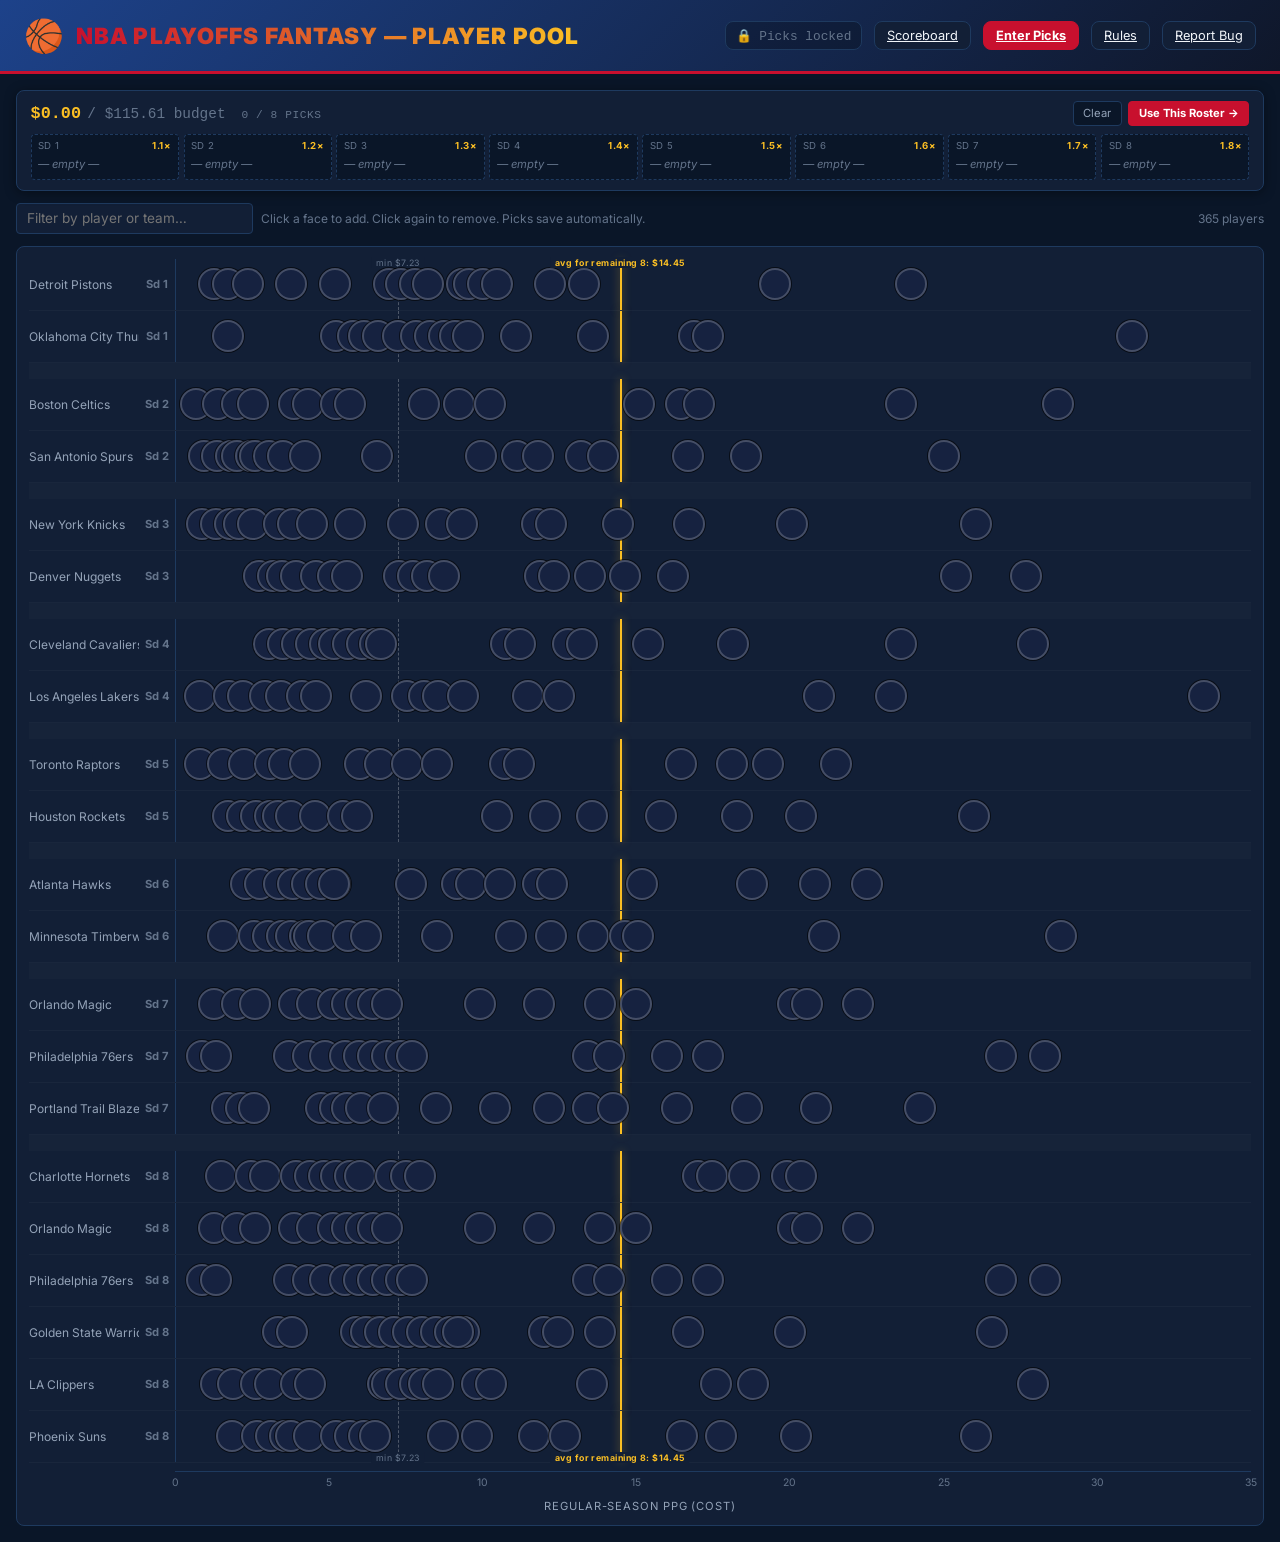
==== commit f69f0fc0: "Play-in bracket: multi-team seeds for unresolved play-in slots Budget + picks pool:   W7: POR (locke" ====
--- a/players.html
+++ b/players.html
@@ -167,10 +167,18 @@
     }
     .pp-slot-clear:hover { color: var(--over-budget); }
 
-    /* Dot selected indicator */
+    /* Dot selected indicator — uses roster state for color */
     .pp-dot.selected {
       border-color: var(--accent-gold) !important;
       box-shadow: 0 0 0 2px var(--accent-gold), 0 0 8px rgba(251, 191, 36, 0.5) !important;
+    }
+    body.state-valid .pp-dot.selected {
+      border-color: var(--live-green) !important;
+      box-shadow: 0 0 0 2px var(--live-green), 0 0 8px rgba(34, 197, 94, 0.5) !important;
+    }
+    body.state-invalid .pp-dot.selected {
+      border-color: var(--over-budget) !important;
+      box-shadow: 0 0 0 2px var(--over-budget), 0 0 8px rgba(239, 68, 68, 0.5) !important;
     }
     .pp-dot.selected::after {
       content: '✓';
@@ -189,6 +197,8 @@
       justify-content: center;
       border: 1px solid var(--bg-secondary);
     }
+    body.state-valid .pp-dot.selected::after { background: var(--live-green); }
+    body.state-invalid .pp-dot.selected::after { background: var(--over-budget); color: #fff; }
     .pp-controls {
       display: flex;
       gap: 0.5rem;
@@ -322,6 +332,9 @@
       box-shadow: 0 4px 16px rgba(0, 0, 0, 0.7);
       z-index: 50;
     }
+    .pp-dot.hovered.state-valid   { border-color: var(--live-green); }
+    .pp-dot.hovered.state-partial { border-color: var(--accent-gold); }
+    .pp-dot.hovered.state-invalid { border-color: var(--over-budget); }
     .pp-row-plot.has-hover .pp-dot:not(.hovered) { opacity: 0.55; }
     .pp-row-plot { cursor: pointer; }
     .pp-dot.dim { opacity: 0.18; filter: grayscale(100%); }
@@ -509,23 +522,20 @@
     const floor = (budget.league_ppg || 115.61) / 16;
     const floorPct = (floor / xMax) * 100;
 
-    // Group players: conference → seed → [players]
+    // Group players: conference → seed → team → [players]
+    // Multiple teams may share a seed (play-in bubble). Each team gets its
+    // own row so you can see the team logo next to its roster.
     const bucket = {East: {}, West: {}};
     for (const p of players) {
       const conf = EAST_TEAMS.has(p.team) ? 'East' : 'West';
-      if (!bucket[conf][p.seed]) bucket[conf][p.seed] = {team: p.team, players: []};
-      // In case two teams share a seed slot in our data (shouldn't happen post-play-in)
-      if (bucket[conf][p.seed].team !== p.team) {
-        // Keep the first seen; future work if multi-team-per-seed
-      }
-      bucket[conf][p.seed].players.push(p);
-    }
-
-    function row(conf, seed, info, isFirstOfConf, isFirstRow, isLastRow) {
-      const logoUrl = teamLogos[info.team] || '';
+      if (!bucket[conf][p.seed]) bucket[conf][p.seed] = {};
+      if (!bucket[conf][p.seed][p.team]) bucket[conf][p.seed][p.team] = [];
+      bucket[conf][p.seed][p.team].push(p);
+    }
+
+    function row(conf, seed, team, teamPlayers, isFirstOfConf, isFirstRow, isLastRow) {
+      const logoUrl = teamLogos[team] || '';
       const label = isFirstOfConf ? `<div class="pp-section-label">${conf}</div>` : '';
-      // Floor + target labels render on both first and last rows so the
-      // markers are visible from the top and bottom of the chart.
       const floorLabelTop = isFirstRow
         ? `<div class="pp-floor-label pp-floor-label-top" style="left:${floorPct}%">min $${floor.toFixed(2)}</div>`
         : '';
@@ -540,16 +550,12 @@
       const targetLabelBot = isLastRow
         ? `<div class="pp-target-label pp-target-label-bot" data-target-label></div>`
         : '';
-      let html = `<div class="pp-row" data-conf="${conf}" data-seed="${seed}" data-team="${info.team}">`;
-      html += `<div class="pp-row-team">${logoUrl ? `<img class="pp-row-logo" src="${logoUrl}" onerror="this.style.display='none'">` : ''}<span>${info.team.replace(/\\bGolden State\\b/, 'GS').replace(/\\bOklahoma City\\b/, 'OKC').replace(/\\bLos Angeles\\b/, 'LA').replace(/\\bSan Antonio\\b/, 'SA').replace(/\\bNew Orleans\\b/, 'NO').replace(/\\bNew York\\b/, 'NY')}</span></div>`;
+      let html = `<div class="pp-row" data-conf="${conf}" data-seed="${seed}" data-team="${team}">`;
+      html += `<div class="pp-row-team">${logoUrl ? `<img class="pp-row-logo" src="${logoUrl}" onerror="this.style.display='none'">` : ''}<span>${team.replace(/\\bGolden State\\b/, 'GS').replace(/\\bOklahoma City\\b/, 'OKC').replace(/\\bLos Angeles\\b/, 'LA').replace(/\\bSan Antonio\\b/, 'SA').replace(/\\bNew Orleans\\b/, 'NO').replace(/\\bNew York\\b/, 'NY')}</span></div>`;
       html += `<div class="pp-row-seed">Sd ${seed}</div>`;
       html += `<div class="pp-row-plot">${label}${floorLine}${floorLabelTop}${floorLabelBot}${targetLine}${targetLabelTop}${targetLabelBot}`;
 
-      // Sort by PPG ascending. Detect clusters (players within CLUSTER_GAP of
-      // each other) and stagger their *displayed* X position symmetrically
-      // around the cluster centroid so faces don't overlap. True PPG is
-      // preserved for tooltip + hover-value.
-      const sorted = info.players.slice().sort((a, b) => a.cost - b.cost);
+      const sorted = teamPlayers.slice().sort((a, b) => a.cost - b.cost);
       const CLUSTER_GAP = xMax * 0.012;  // min PPG gap to treat dots as separated
       const STAGGER = xMax * 0.013;      // spread between staggered cluster members
 
@@ -584,21 +590,27 @@
       return html;
     }
 
-    // First gather rows so we know which is last, then render
+    // First gather rows (one per team-seed combination) so we know which is
+    // last. Seeds are grouped E→W with a gap between seed numbers.
     const rowList = [];
     for (let s = 1; s <= 8; s++) {
       for (const conf of ['East', 'West']) {
-        const info = bucket[conf][s];
-        if (info) rowList.push({ conf, s, info });
+        const seedMap = bucket[conf][s];
+        if (!seedMap) continue;
+        // Sort teams alphabetically within a conf-seed for stability
+        const teams = Object.keys(seedMap).sort();
+        for (const team of teams) {
+          rowList.push({ conf, s, team, players: seedMap[team] });
+        }
       }
     }
 
     let html = '';
     let renderedSeed = 0;
     for (let i = 0; i < rowList.length; i++) {
-      const { conf, s, info } = rowList[i];
+      const { conf, s, team, players: tp } = rowList[i];
       if (renderedSeed && s !== renderedSeed) html += `<div class="pp-row gap"></div>`;
-      html += row(conf, s, info, false, i === 0, i === rowList.length - 1);
+      html += row(conf, s, team, tp, false, i === 0, i === rowList.length - 1);
       renderedSeed = s;
     }
 
@@ -708,12 +720,14 @@
       document.getElementById('pp-roster-count').textContent = countText;
 
       // Overall roster validation state — drives green/yellow/red theming
-      // of the slots + total.
+      // of the slots + total. Applied to <body> too so rules can cascade to
+      // the player dots in the chart.
       const roster = document.getElementById('pp-roster');
-      roster.classList.remove('state-valid', 'state-partial', 'state-invalid');
-      if (over) roster.classList.add('state-invalid');
-      else if (filled === 8) roster.classList.add('state-valid');
-      else roster.classList.add('state-partial');
+      const state = over ? 'state-invalid' : (filled === 8 ? 'state-valid' : 'state-partial');
+      for (const el of [roster, document.body]) {
+        el.classList.remove('state-valid', 'state-partial', 'state-invalid');
+        el.classList.add(state);
+      }
 
       // Dirty indicator
       const dirty = isDirty();
@@ -783,10 +797,14 @@
     function toggleSelectionFromDot(dotEl) {
       const slug = dotEl.dataset.slug;
       const seed = parseInt(dotEl.dataset.seed);
-      // If this slug is already selected anywhere, deselect.
       const existingSeed = Object.keys(selected).find(k => selected[k] === slug);
-      if (existingSeed) {
+      if (existingSeed && parseInt(existingSeed) === seed) {
+        // Clicked same slot as current selection → toggle off
         delete selected[existingSeed];
+      } else if (existingSeed) {
+        // Same player at a different seed (play-in bubble) → move
+        delete selected[existingSeed];
+        selected[seed] = slug;
       } else {
         selected[seed] = slug;
       }
@@ -824,8 +842,14 @@
     function whatIfState(slug, seed) {
       const whatIf = Object.assign({}, selected);
       const existingSeed = Object.keys(whatIf).find(k => whatIf[k] === slug);
-      if (existingSeed) delete whatIf[existingSeed];
-      else whatIf[seed] = slug;
+      if (existingSeed && parseInt(existingSeed) === seed) {
+        delete whatIf[existingSeed];
+      } else if (existingSeed) {
+        delete whatIf[existingSeed];
+        whatIf[seed] = slug;
+      } else {
+        whatIf[seed] = slug;
+      }
       let spent = 0, filled = 0;
       for (let s = 1; s <= 8; s++) {
         const sl = whatIf[s];
@@ -855,10 +879,13 @@
         <div class="pp-tip-stat"><span class="pp-tip-label">Seed multiplier</span><span class="pp-tip-value">${(1 + parseInt(d.seed)/10).toFixed(1)}×</span></div>
         ${overNote}
       `;
-      // Border color reflects what clicking would do to the roster
+      // Border color reflects what clicking would do to the roster.
+      // Apply to both the tooltip and the hovered dot's ring.
       const state = whatIfState(d.slug, parseInt(d.seed));
       tip.classList.remove('state-valid', 'state-partial', 'state-invalid');
       tip.classList.add('state-' + state);
+      el.classList.remove('state-valid', 'state-partial', 'state-invalid');
+      el.classList.add('state-' + state);
       const rect = el.getBoundingClientRect();
       tip.classList.add('visible');
       const tr = tip.getBoundingClientRect();
@@ -890,7 +917,7 @@
           if (dist < bestDist) { bestDist = dist; best = d; }
         }
         if (best && best !== active) {
-          if (active) active.classList.remove('hovered');
+          if (active) active.classList.remove('hovered', 'state-valid', 'state-partial', 'state-invalid');
           best.classList.add('hovered');
           active = best;
           plot.classList.add('has-hover');
@@ -899,7 +926,10 @@
       });
 
       plot.addEventListener('mouseleave', () => {
-        if (active) { active.classList.remove('hovered'); active = null; }
+        if (active) {
+          active.classList.remove('hovered', 'state-valid', 'state-partial', 'state-invalid');
+          active = null;
+        }
         plot.classList.remove('has-hover');
         hideTooltip();
       });
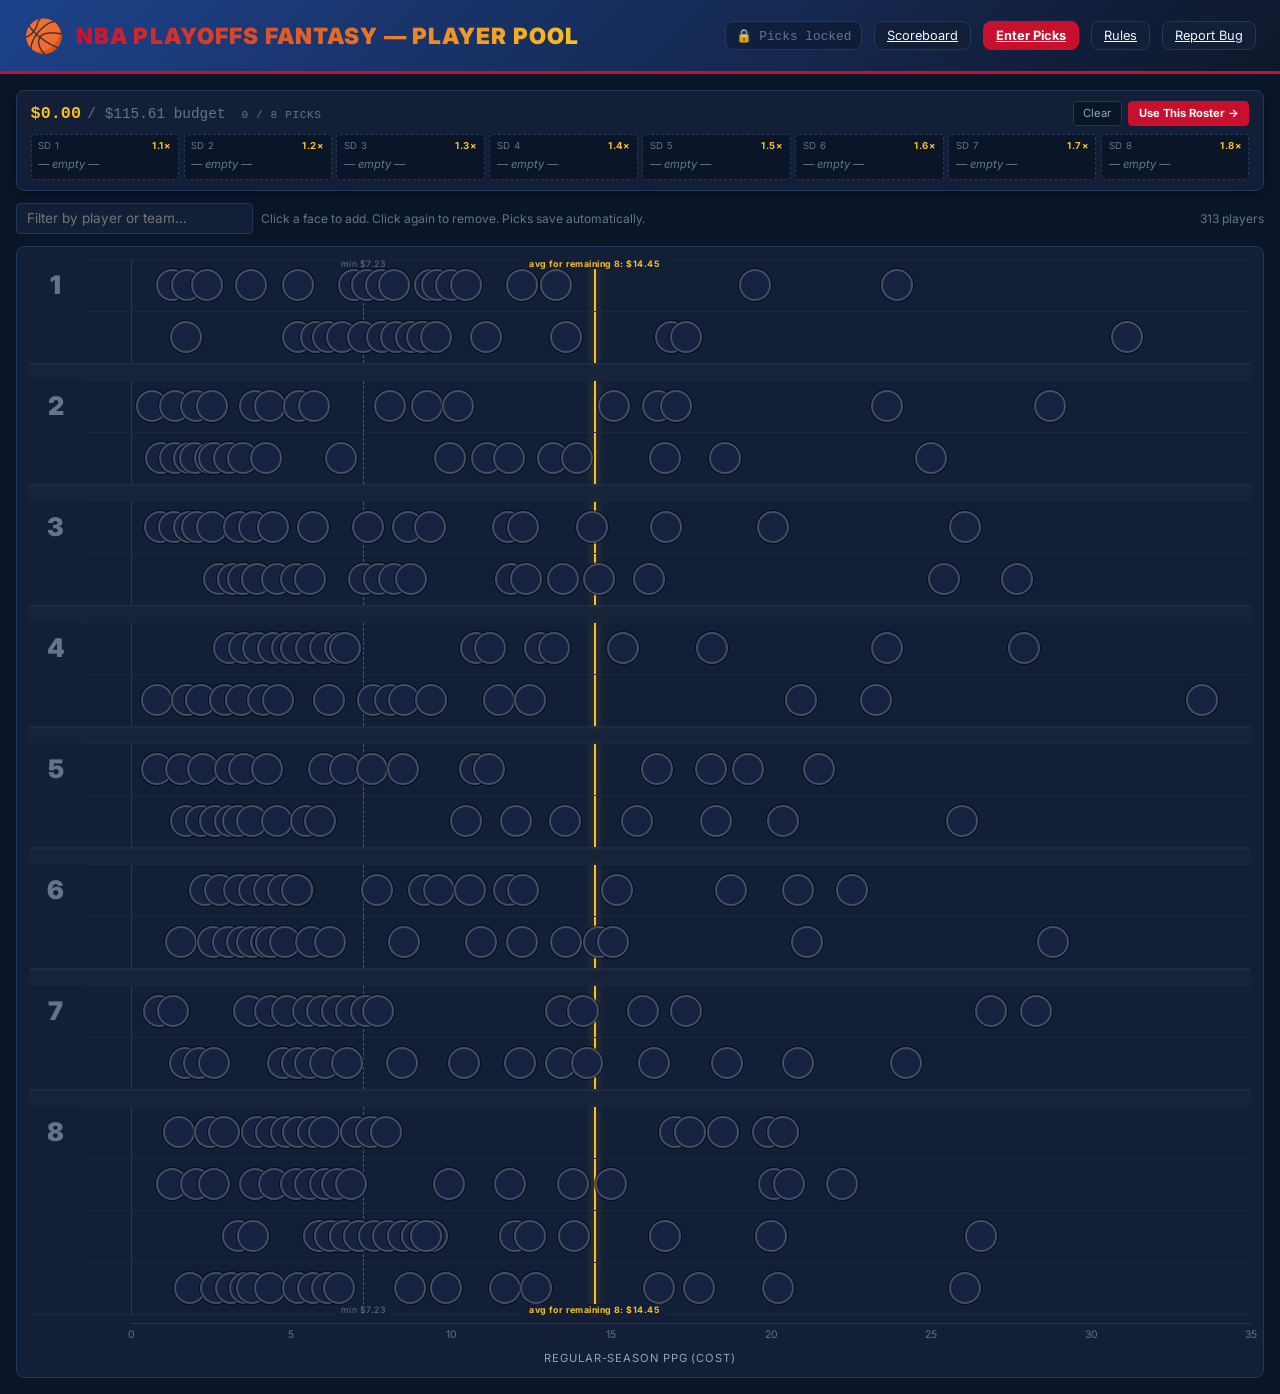
==== commit b16fb709: "Player Pool: big centered seed number across both teams; drop team name text - Each seed now has one" ====
--- a/players.html
+++ b/players.html
@@ -232,37 +232,50 @@
       min-width: 1100px;
     }
 
+    /* One seed group = the big seed number on the left + stacked team rows */
+    .pp-seed-group {
+      display: grid;
+      grid-template-columns: 54px 48px 1fr;
+      border-bottom: 1px solid rgba(255, 255, 255, 0.05);
+    }
+    .pp-seed-label-big {
+      grid-column: 1;
+      display: flex;
+      align-items: center;
+      justify-content: center;
+      font-size: 1.6rem;
+      font-weight: 900;
+      color: var(--text-muted);
+      letter-spacing: 0.02em;
+      padding: 0 0.3rem;
+    }
+    .pp-seed-teams {
+      grid-column: 2 / 4;
+      display: contents; /* lets child rows span cols 2-3 of the group grid */
+    }
+    /* Rows inside a seed group: logo | plot (no seed col, no team name) */
     .pp-row {
       display: grid;
-      grid-template-columns: 110px 36px 1fr;
+      grid-column: 2 / 4;
+      grid-template-columns: 48px 1fr;
       align-items: center;
       height: 52px;
-      border-bottom: 1px solid rgba(255, 255, 255, 0.03);
+      border-top: 1px solid rgba(255, 255, 255, 0.03);
       position: relative;
     }
+    .pp-seed-group > .pp-row:first-of-type { border-top: none; }
     .pp-row.gap { height: 16px; border-bottom: none; background: rgba(255,255,255,0.015); }
     .pp-row-team {
       display: flex;
       align-items: center;
-      gap: 0.4rem;
-      padding-right: 0.5rem;
-      color: var(--text-secondary);
-      font-size: 0.75rem;
-      white-space: nowrap;
-      overflow: hidden;
-      text-overflow: ellipsis;
+      justify-content: center;
+      padding: 0;
     }
     .pp-row-logo {
-      width: 28px;
-      height: 28px;
+      width: 34px;
+      height: 34px;
       object-fit: contain;
       flex-shrink: 0;
-    }
-    .pp-row-seed {
-      text-align: center;
-      color: var(--text-muted);
-      font-size: 0.7rem;
-      font-weight: 700;
     }
     .pp-row-plot {
       position: relative;
@@ -285,7 +298,7 @@
 
     .pp-axis {
       display: grid;
-      grid-template-columns: 110px 36px 1fr;
+      grid-template-columns: 54px 48px 1fr;
       margin-top: 0.5rem;
       color: var(--text-muted);
       font-size: 0.65rem;
@@ -533,9 +546,8 @@
       bucket[conf][p.seed][p.team].push(p);
     }
 
-    function row(conf, seed, team, teamPlayers, isFirstOfConf, isFirstRow, isLastRow) {
+    function row(conf, seed, team, teamPlayers, isFirstRow, isLastRow) {
       const logoUrl = teamLogos[team] || '';
-      const label = isFirstOfConf ? `<div class="pp-section-label">${conf}</div>` : '';
       const floorLabelTop = isFirstRow
         ? `<div class="pp-floor-label pp-floor-label-top" style="left:${floorPct}%">min $${floor.toFixed(2)}</div>`
         : '';
@@ -551,9 +563,8 @@
         ? `<div class="pp-target-label pp-target-label-bot" data-target-label></div>`
         : '';
       let html = `<div class="pp-row" data-conf="${conf}" data-seed="${seed}" data-team="${team}">`;
-      html += `<div class="pp-row-team">${logoUrl ? `<img class="pp-row-logo" src="${logoUrl}" onerror="this.style.display='none'">` : ''}<span>${team.replace(/\\bGolden State\\b/, 'GS').replace(/\\bOklahoma City\\b/, 'OKC').replace(/\\bLos Angeles\\b/, 'LA').replace(/\\bSan Antonio\\b/, 'SA').replace(/\\bNew Orleans\\b/, 'NO').replace(/\\bNew York\\b/, 'NY')}</span></div>`;
-      html += `<div class="pp-row-seed">Sd ${seed}</div>`;
-      html += `<div class="pp-row-plot">${label}${floorLine}${floorLabelTop}${floorLabelBot}${targetLine}${targetLabelTop}${targetLabelBot}`;
+      html += `<div class="pp-row-team">${logoUrl ? `<img class="pp-row-logo" src="${logoUrl}" title="${team}" onerror="this.style.display='none'">` : ''}</div>`;
+      html += `<div class="pp-row-plot">${floorLine}${floorLabelTop}${floorLabelBot}${targetLine}${targetLabelTop}${targetLabelBot}`;
 
       const sorted = teamPlayers.slice().sort((a, b) => a.cost - b.cost);
       const CLUSTER_GAP = xMax * 0.012;  // min PPG gap to treat dots as separated
@@ -590,28 +601,34 @@
       return html;
     }
 
-    // First gather rows (one per team-seed combination) so we know which is
-    // last. Seeds are grouped E→W with a gap between seed numbers.
-    const rowList = [];
+    // Build list of (seed → list of team/players entries).
+    const bySeed = [];
     for (let s = 1; s <= 8; s++) {
+      const teams = [];
       for (const conf of ['East', 'West']) {
         const seedMap = bucket[conf][s];
         if (!seedMap) continue;
-        // Sort teams alphabetically within a conf-seed for stability
-        const teams = Object.keys(seedMap).sort();
-        for (const team of teams) {
-          rowList.push({ conf, s, team, players: seedMap[team] });
+        for (const team of Object.keys(seedMap).sort()) {
+          teams.push({ conf, team, players: seedMap[team] });
         }
       }
-    }
+      if (teams.length) bySeed.push({ s, teams });
+    }
+
+    // Flatten to figure out first/last rows globally
+    const totalRows = bySeed.reduce((a, g) => a + g.teams.length, 0);
+    let globalIdx = 0;
 
     let html = '';
-    let renderedSeed = 0;
-    for (let i = 0; i < rowList.length; i++) {
-      const { conf, s, team, players: tp } = rowList[i];
-      if (renderedSeed && s !== renderedSeed) html += `<div class="pp-row gap"></div>`;
-      html += row(conf, s, team, tp, false, i === 0, i === rowList.length - 1);
-      renderedSeed = s;
+    for (let i = 0; i < bySeed.length; i++) {
+      const { s, teams } = bySeed[i];
+      html += `<div class="pp-seed-group"><div class="pp-seed-label-big">${s}</div>`;
+      for (const t of teams) {
+        html += row(t.conf, s, t.team, t.players, globalIdx === 0, globalIdx === totalRows - 1);
+        globalIdx++;
+      }
+      html += `</div>`;
+      if (i < bySeed.length - 1) html += `<div class="pp-row gap"></div>`;
     }
 
     // X-axis
@@ -875,7 +892,7 @@
       tip.innerHTML = `
         <div class="pp-tip-name">${d.name}${overBadge}</div>
         <div class="pp-tip-team">${d.team} · ${d.conf} ${d.seed}-seed</div>
-        <div class="pp-tip-stat"><span class="pp-tip-label">PPG (cost)</span><span class="pp-tip-value">${Number(d.ppg).toFixed(1)}</span></div>
+        <div class="pp-tip-stat"><span class="pp-tip-label">PPG</span><span class="pp-tip-value">${Number(d.ppg).toFixed(1)}</span></div>
         <div class="pp-tip-stat"><span class="pp-tip-label">Seed multiplier</span><span class="pp-tip-value">${(1 + parseInt(d.seed)/10).toFixed(1)}×</span></div>
         ${overNote}
       `;
